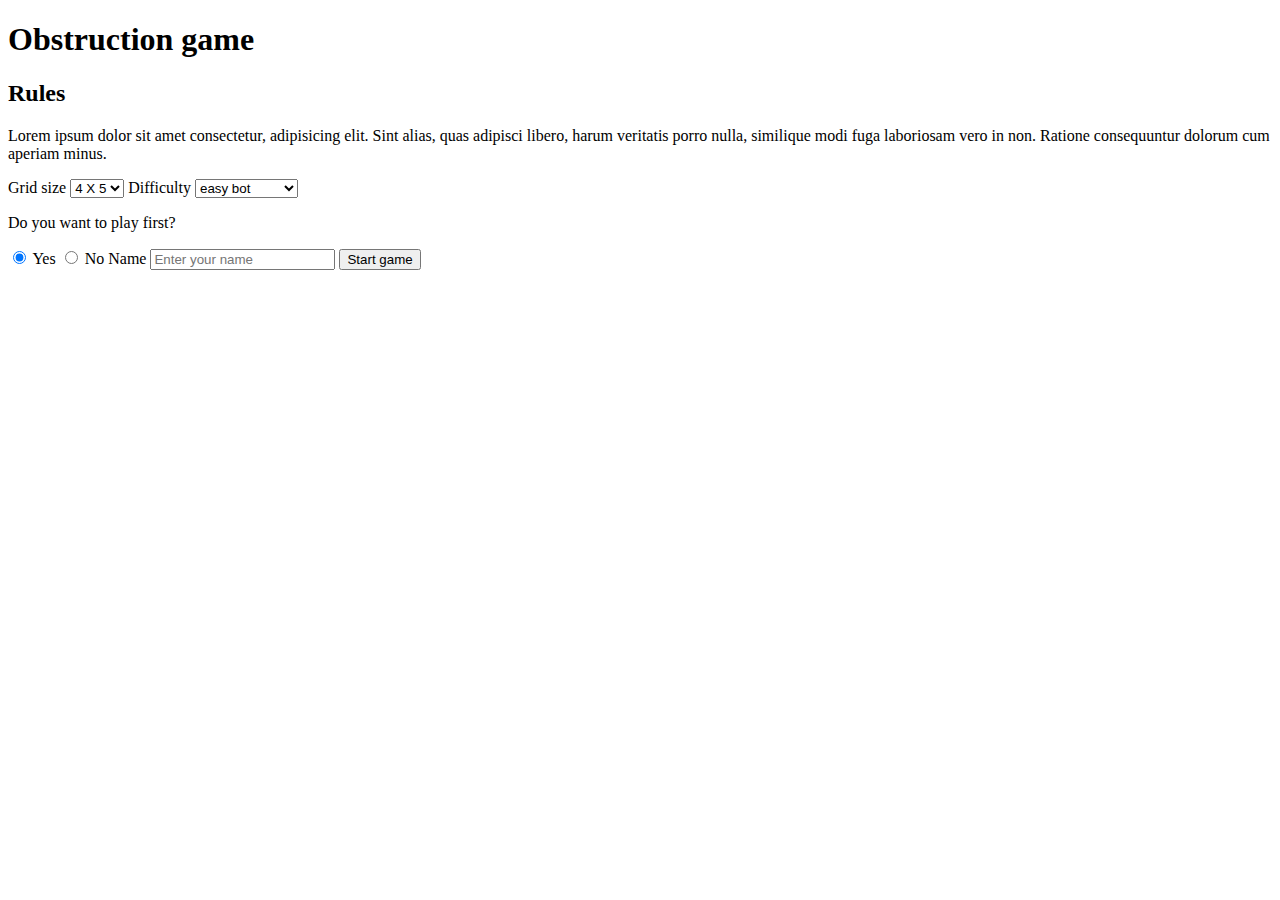
==== client/index.html @ ea6e9f08 "Frontend first iteration" ====
<!DOCTYPE html>
<html lang="en">
	<head>
		<meta charset="UTF-8" />
		<meta name="viewport" content="width=SS, initial-scale=1.0" />
		<meta name="auther" content="Dehelean Catalin" />
		<title>Obstruction Game</title>

		<link rel="stylesheet" href="styles.css" />
		<script src="main.js" defer></script>
	</head>
	<body>
		<h1>Obstruction game</h1>
		<h2>Rules</h2>
		<p>
			Lorem ipsum dolor sit amet consectetur, adipisicing elit. Sint alias, quas
			adipisci libero, harum veritatis porro nulla, similique modi fuga
			laboriosam vero in non. Ratione consequuntur dolorum cum aperiam minus.
		</p>
		<form action="game.html" method="get" data-form="form">
			<label for="grid-size">Grid size</label>
			<select name="grid-size" id="grid-size">
				<option value="45">4 X 5</option>
				<option value="55">5 X 5</option>
				<option value="65">6 X 5</option>
				<option value="66">6 X 6</option>
				<option value="76">7 X 6</option>
				<option value="77">7 X 7</option>
				<option value="87">8 X 7</option>
				<option value="88">8 X 8</option>
			</select>

			<label for="difficulty">Difficulty</label>
			<select name="difficulty" id="difficulty">
				<option value="easy">easy bot</option>
				<option value="advanced">advanced bot</option>
			</select>

			<p>Do you want to play first?</p>
			<input type="radio" name="first" id="yes" checked />
			<label for="yes">Yes</label>

			<input type="radio" name="first" id="no" />
			<label for="no">No</label>

			<label for="name">Name</label>
			<input
				type="text"
				name="name"
				id="name"
				placeholder="Enter your name"
				required
			/>

			<button type="submit">Start game</button>
		</form>
	</body>
</html>
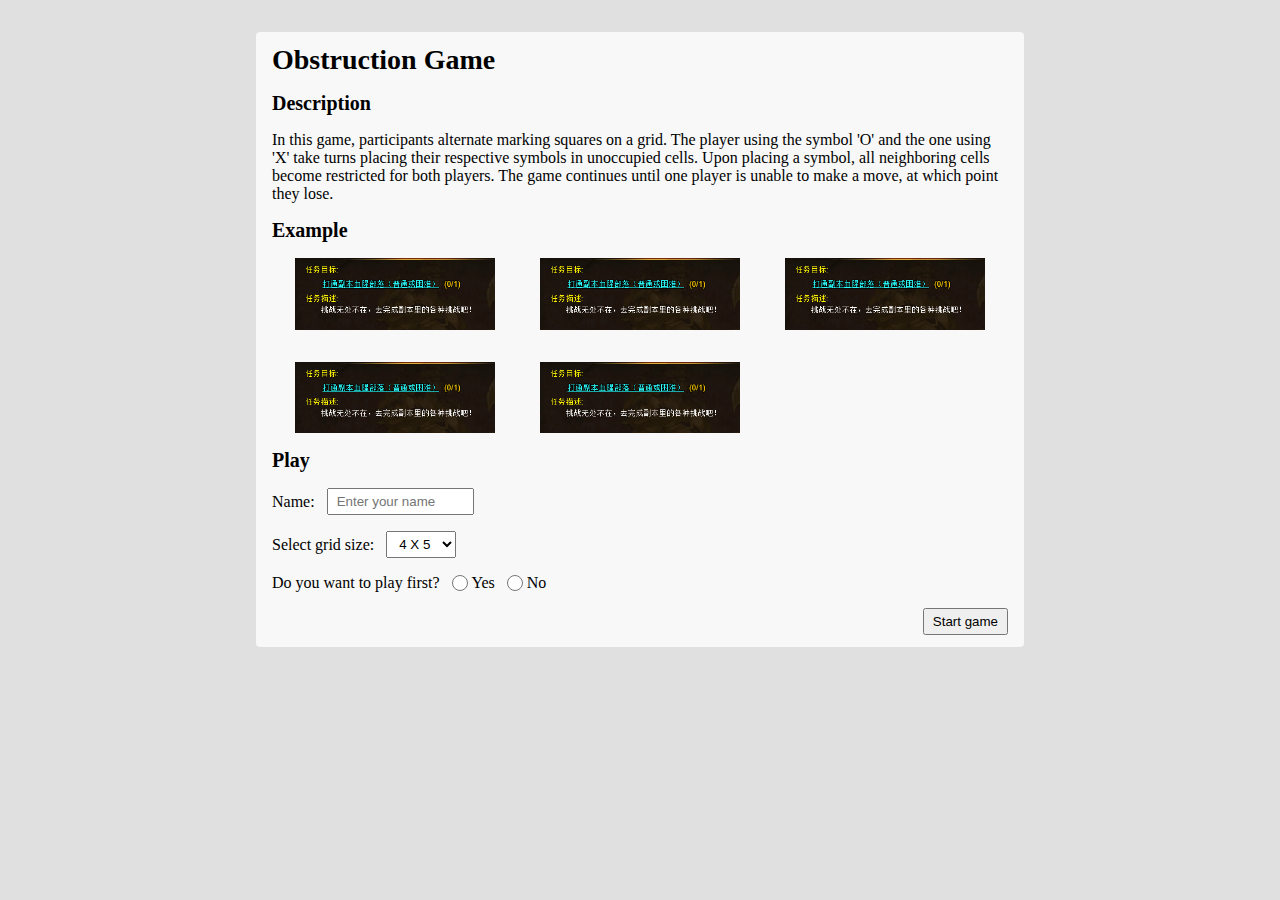
==== commit 5a2d627d: "Frontend Clean-up + Game and landing page design + Game controls functions" ====
--- a/client/index.html
+++ b/client/index.html
@@ -6,53 +6,75 @@
 		<meta name="auther" content="Dehelean Catalin" />
 		<title>Obstruction Game</title>
 
-		<link rel="stylesheet" href="styles.css" />
-		<script src="main.js" defer></script>
+		<link rel="stylesheet" href="styles/main.css" />
+		<link rel="stylesheet" href="styles/utils.css" />
+		<script src="scripts/main.js" defer></script>
 	</head>
 	<body>
-		<h1>Obstruction game</h1>
-		<h2>Rules</h2>
-		<p>
-			Lorem ipsum dolor sit amet consectetur, adipisicing elit. Sint alias, quas
-			adipisci libero, harum veritatis porro nulla, similique modi fuga
-			laboriosam vero in non. Ratione consequuntur dolorum cum aperiam minus.
-		</p>
-		<form action="game.html" method="get" data-form="form">
-			<label for="grid-size">Grid size</label>
-			<select name="grid-size" id="grid-size">
-				<option value="45">4 X 5</option>
-				<option value="55">5 X 5</option>
-				<option value="65">6 X 5</option>
-				<option value="66">6 X 6</option>
-				<option value="76">7 X 6</option>
-				<option value="77">7 X 7</option>
-				<option value="87">8 X 7</option>
-				<option value="88">8 X 8</option>
-			</select>
+		<div class="container obstruction-container">
+			<h1>Obstruction Game</h1>
 
-			<label for="difficulty">Difficulty</label>
-			<select name="difficulty" id="difficulty">
-				<option value="easy">easy bot</option>
-				<option value="advanced">advanced bot</option>
-			</select>
+			<h2>Description</h2>
+			<p>
+				In this game, participants alternate marking squares on a grid. The
+				player using the symbol 'O' and the one using 'X' take turns placing
+				their respective symbols in unoccupied cells. Upon placing a symbol, all
+				neighboring cells become restricted for both players. The game continues
+				until one player is unable to make a move, at which point they lose.
+			</p>
 
-			<p>Do you want to play first?</p>
-			<input type="radio" name="first" id="yes" checked />
-			<label for="yes">Yes</label>
+			<h2>Example</h2>
+			<div class="example-container">
+				<img src="./assets/test.png" alt="Player one moves" width="200px" />
+				<img src="./assets/test.png" alt="Player one moves" width="200px" />
+				<img src="./assets/test.png" alt="Player one moves" width="200px" />
+				<img src="./assets/test.png" alt="Player one moves" width="200px" />
+				<img src="./assets/test.png" alt="Player one moves" width="200px" />
+			</div>
 
-			<input type="radio" name="first" id="no" />
-			<label for="no">No</label>
+			<form
+				action="game.html"
+				method="get"
+				class="obstruction-form"
+				data-form="form"
+			>
+				<h2>Play</h2>
 
-			<label for="name">Name</label>
-			<input
-				type="text"
-				name="name"
-				id="name"
-				placeholder="Enter your name"
-				required
-			/>
+				<div class="field">
+					<label for="name">Name:</label>
+					<input
+						type="text"
+						name="name"
+						id="name"
+						placeholder="Enter your name"
+						required
+					/>
+				</div>
+				<div class="field">
+					<label for="grid-size">Select grid size:</label>
+					<select name="grid-size" id="grid-size">
+						<option value="45">4 X 5</option>
+						<option value="55">5 X 5</option>
+						<option value="65">6 X 5</option>
+						<option value="66">6 X 6</option>
+					</select>
+				</div>
 
-			<button type="submit">Start game</button>
-		</form>
+				<div class="field">
+					<p>Do you want to play first?</p>
+
+					<div class="radio-wrapper">
+						<input type="radio" name="first" id="first-player" value="yes" />
+						<label for="first-player">Yes</label>
+					</div>
+					<div class="radio-wrapper">
+						<input type="radio" name="first" id="first-player" value="no" />
+						<label for="first-player">No</label>
+					</div>
+				</div>
+
+				<button type="submit" class="btn">Start game</button>
+			</form>
+		</div>
 	</body>
 </html>
--- a/client/styles/main.css
+++ b/client/styles/main.css
@@ -0,0 +1,87 @@
+:root {
+	--screen-sm: 768px;
+
+	--p-1: 0.25rem;
+	--p-2: 0.5rem;
+	--p-3: 0.75rem;
+	--p-4: 1rem;
+	--m-2: 2rem;
+
+	--primary-bg-color: rgb(224, 224, 224);
+	--seconday-bg-color: rgb(248, 248, 248);
+
+	--blue: rgb(116, 116, 255);
+}
+
+* {
+	padding: 0;
+	margin: 0;
+	box-sizing: border-box;
+}
+
+body {
+	background-color: var(--primary-bg-color);
+
+	font-size: 16px;
+	text-rendering: optimizeLegibility;
+}
+
+input {
+	width: 100%;
+}
+
+.obstruction-container {
+	display: flex;
+	flex-direction: column;
+	gap: 1em;
+
+	& h1 {
+		font-size: 1.75em;
+	}
+
+	& h2 {
+		font-size: 1.25em;
+	}
+}
+
+.example-container {
+	display: grid;
+	grid-template-columns: repeat(3, minmax(200px, 1fr));
+	row-gap: var(--m-2);
+	justify-items: center;
+
+	& img {
+		align-self: center;
+	}
+}
+
+.obstruction-form {
+	display: grid;
+	flex-direction: column;
+	gap: var(--p-4);
+
+	& .field {
+		display: flex;
+		align-items: center;
+		gap: var(--p-3);
+	}
+
+	& .radio-wrapper {
+		display: flex;
+		gap: var(--p-1);
+
+		& input {
+			min-width: 16px;
+		}
+	}
+
+	& input {
+		flex: 0 0 20%;
+		padding: var(--p-1) var(--p-2);
+	}
+
+	& select {
+		padding: var(--p-1) var(--p-2);
+		cursor: pointer;
+	}
+}
--- a/client/styles/utils.css
+++ b/client/styles/utils.css
@@ -0,0 +1,17 @@
+.container {
+	max-width: var(--screen-sm);
+
+	border-radius: 4px;
+	margin: var(--m-2) auto;
+	padding: var(--p-3) var(--p-4);
+
+	background-color: var(--seconday-bg-color);
+}
+
+.btn {
+	--width: 80px;
+	min-width: var(--width);
+	justify-self: flex-end;
+	padding: var(--p-1) var(--p-2);
+	cursor: pointer;
+}
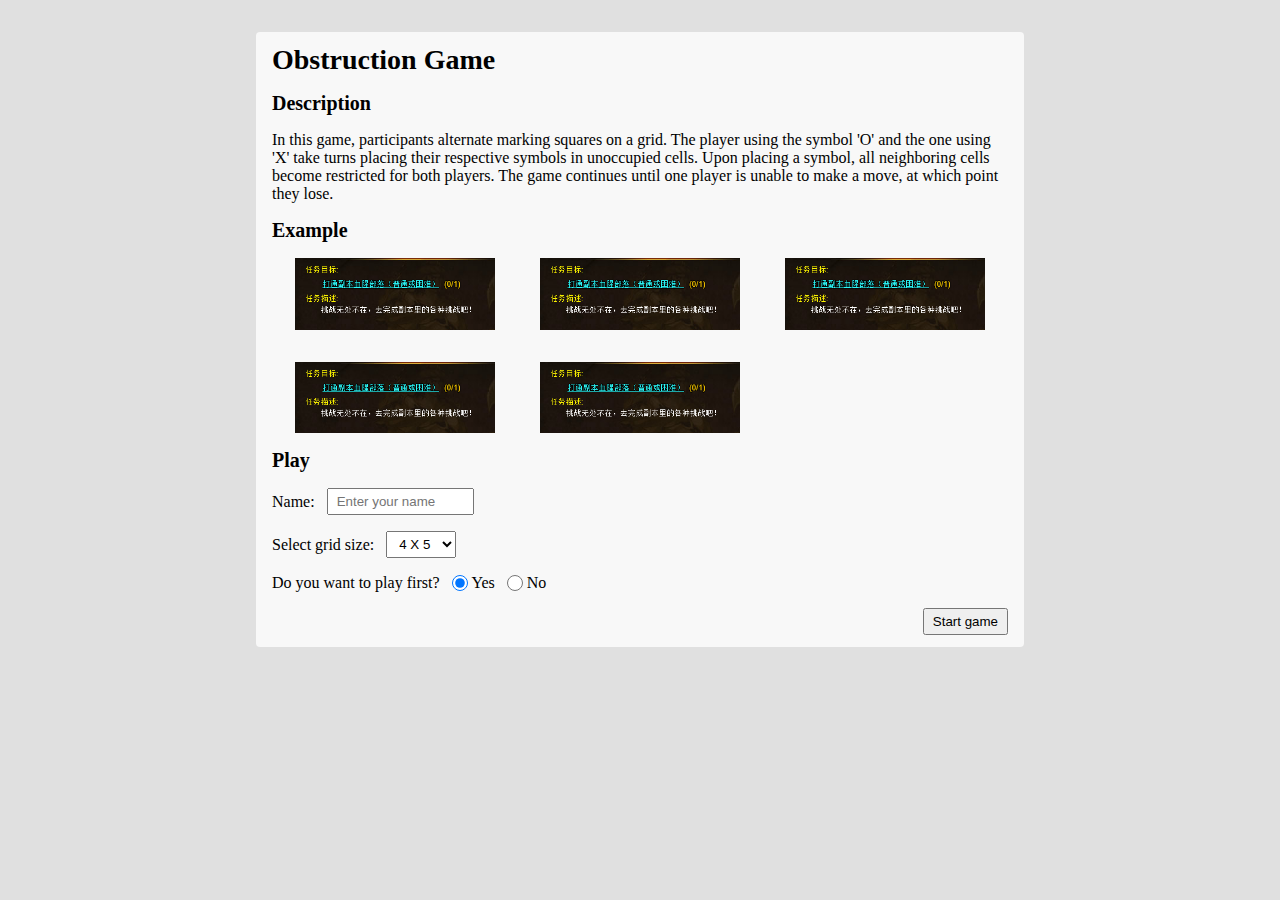
==== commit d68acb7c: "Change x and o symbols and style" ====
--- a/client/index.html
+++ b/client/index.html
@@ -64,7 +64,13 @@
 					<p>Do you want to play first?</p>
 
 					<div class="radio-wrapper">
-						<input type="radio" name="first" id="first-player" value="yes" />
+						<input
+							type="radio"
+							name="first"
+							id="first-player"
+							value="yes"
+							checked
+						/>
 						<label for="first-player">Yes</label>
 					</div>
 					<div class="radio-wrapper">
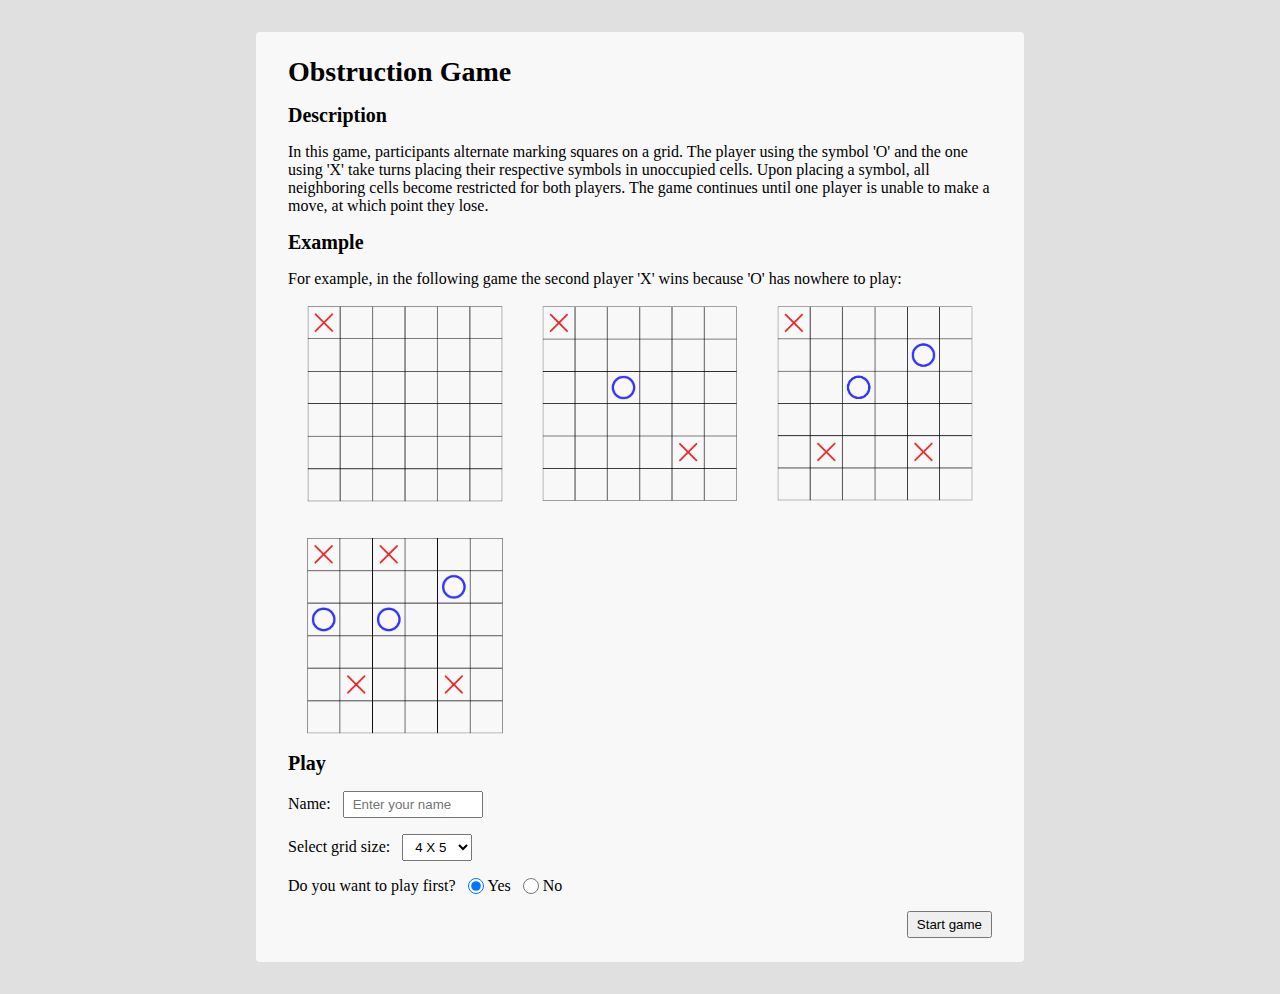
==== commit be6ea7ad: "Disable playerMove while request is pending + new game images" ====
--- a/client/index.html
+++ b/client/index.html
@@ -24,12 +24,15 @@
 			</p>
 
 			<h2>Example</h2>
+			<p>
+				For example, in the following game the second player 'X' wins because
+				'O' has nowhere to play:
+			</p>
 			<div class="example-container">
-				<img src="./assets/test.png" alt="Player one moves" width="200px" />
-				<img src="./assets/test.png" alt="Player one moves" width="200px" />
-				<img src="./assets/test.png" alt="Player one moves" width="200px" />
-				<img src="./assets/test.png" alt="Player one moves" width="200px" />
-				<img src="./assets/test.png" alt="Player one moves" width="200px" />
+				<img src="./assets/move1.png" alt="Player one moves" width="200px" />
+				<img src="./assets/move2.png" alt="Player one moves" width="200px" />
+				<img src="./assets/move3.png" alt="Player one moves" width="200px" />
+				<img src="./assets/move4.png" alt="Player one moves" width="200px" />
 			</div>
 
 			<form
--- a/client/styles/main.css
+++ b/client/styles/main.css
@@ -5,6 +5,7 @@
 	--p-2: 0.5rem;
 	--p-3: 0.75rem;
 	--p-4: 1rem;
+	--p-5: 1.5rem;
 	--m-2: 2rem;
 
 	--primary-bg-color: rgb(224, 224, 224);
@@ -60,6 +61,10 @@
 	flex-direction: column;
 	gap: var(--p-4);
 
+	h1 {
+		margin-top: var(--m-2);
+	}
+
 	& .field {
 		display: flex;
 		align-items: center;
--- a/client/styles/utils.css
+++ b/client/styles/utils.css
@@ -3,7 +3,7 @@
 
 	border-radius: 4px;
 	margin: var(--m-2) auto;
-	padding: var(--p-3) var(--p-4);
+	padding: var(--p-5) var(--m-2);
 
 	background-color: var(--seconday-bg-color);
 }
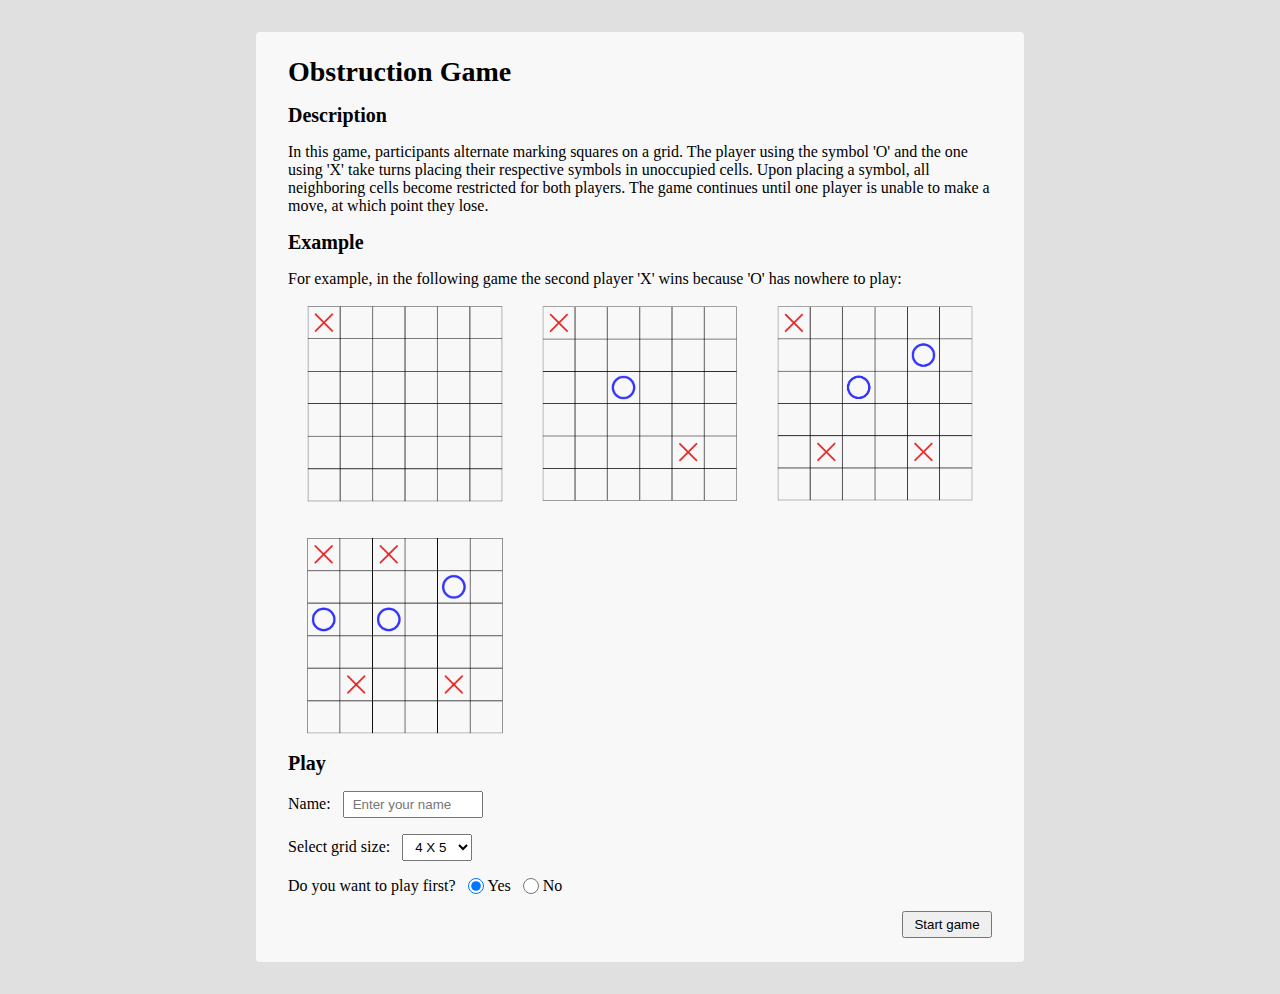
==== commit 1a7bfe2a: "API_URL" ====
--- a/client/index.html
+++ b/client/index.html
@@ -8,6 +8,7 @@
 
 		<link rel="stylesheet" href="styles/main.css" />
 		<link rel="stylesheet" href="styles/utils.css" />
+		<script data-main="scripts/main" src="scripts/require.js"></script>
 		<script src="scripts/main.js" defer></script>
 	</head>
 	<body>
--- a/client/styles/main.css
+++ b/client/styles/main.css
@@ -47,7 +47,7 @@
 
 .example-container {
 	display: grid;
-	grid-template-columns: repeat(3, minmax(200px, 1fr));
+	grid-template-columns: repeat(auto-fill, minmax(200px, 1fr));
 	row-gap: var(--m-2);
 	justify-items: center;
 
--- a/client/styles/utils.css
+++ b/client/styles/utils.css
@@ -9,7 +9,7 @@
 }
 
 .btn {
-	--width: 80px;
+	--width: 90px;
 	min-width: var(--width);
 	justify-self: flex-end;
 	padding: var(--p-1) var(--p-2);
